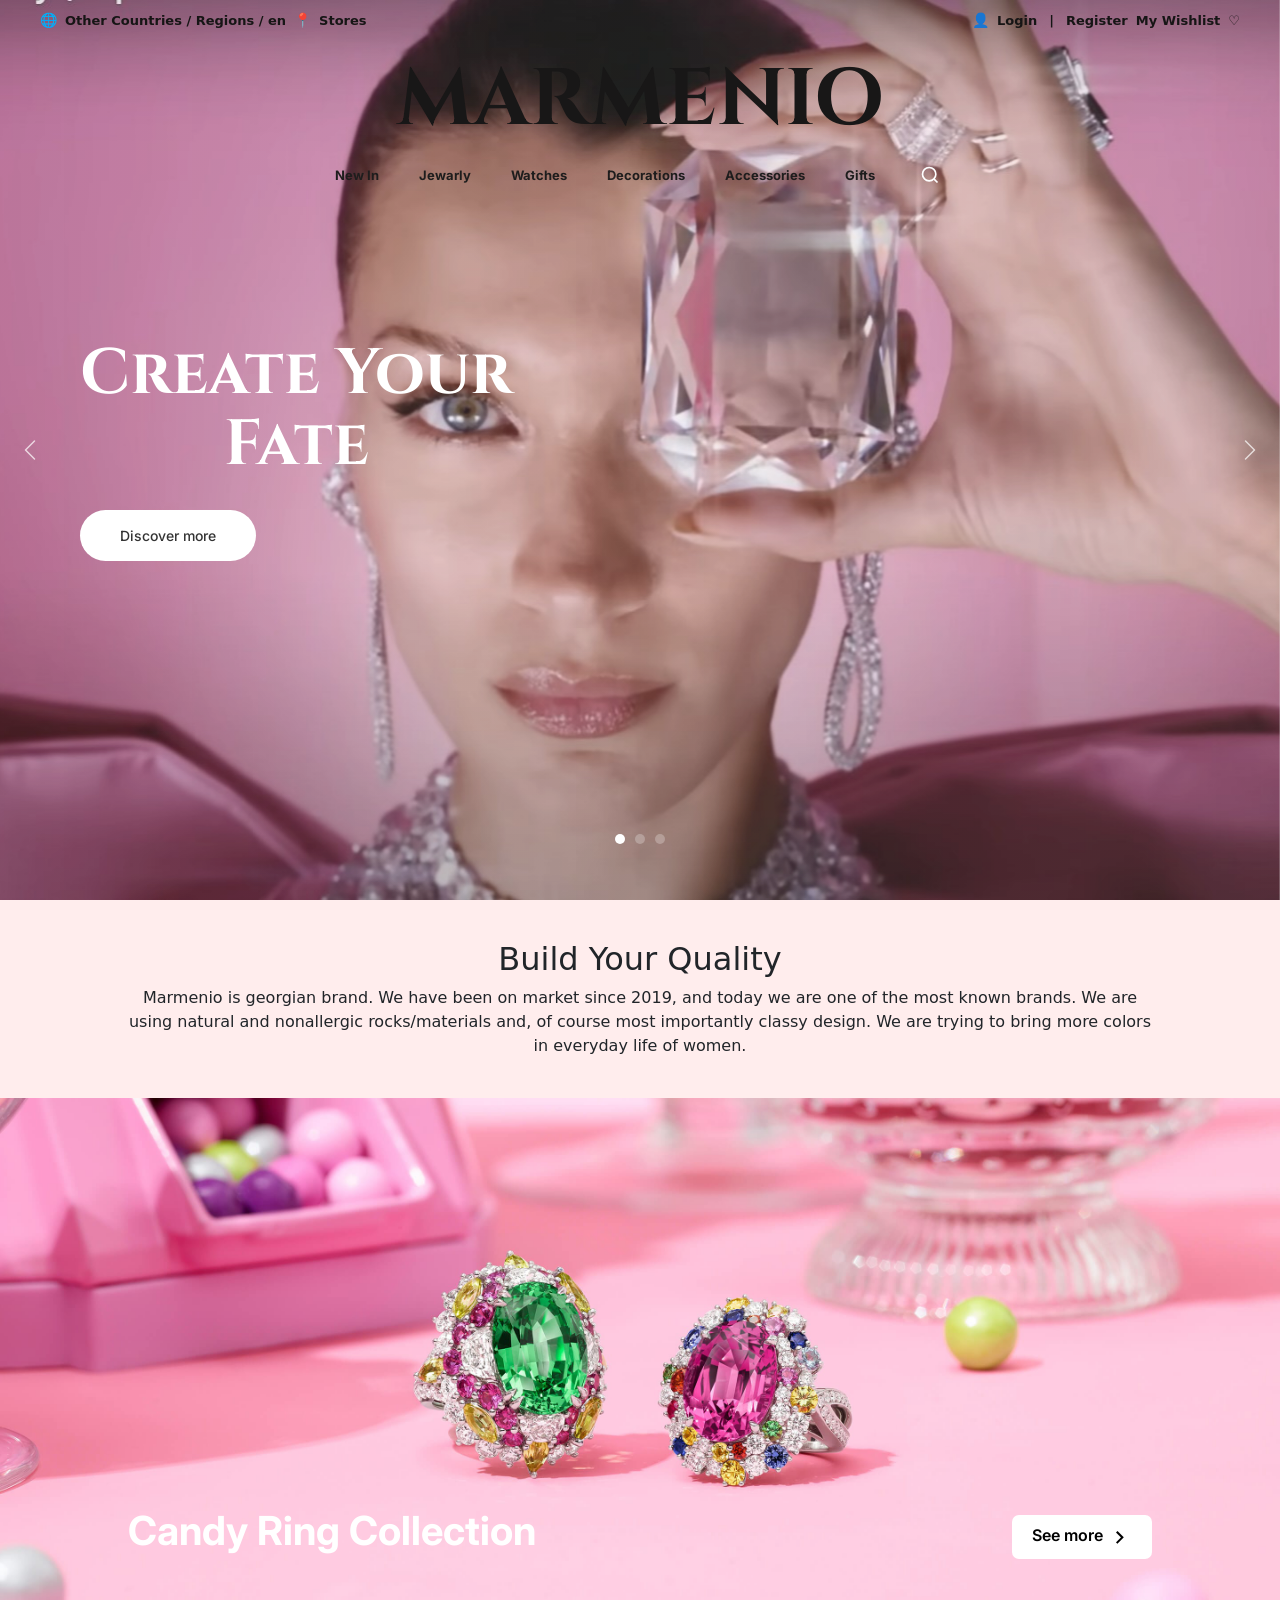
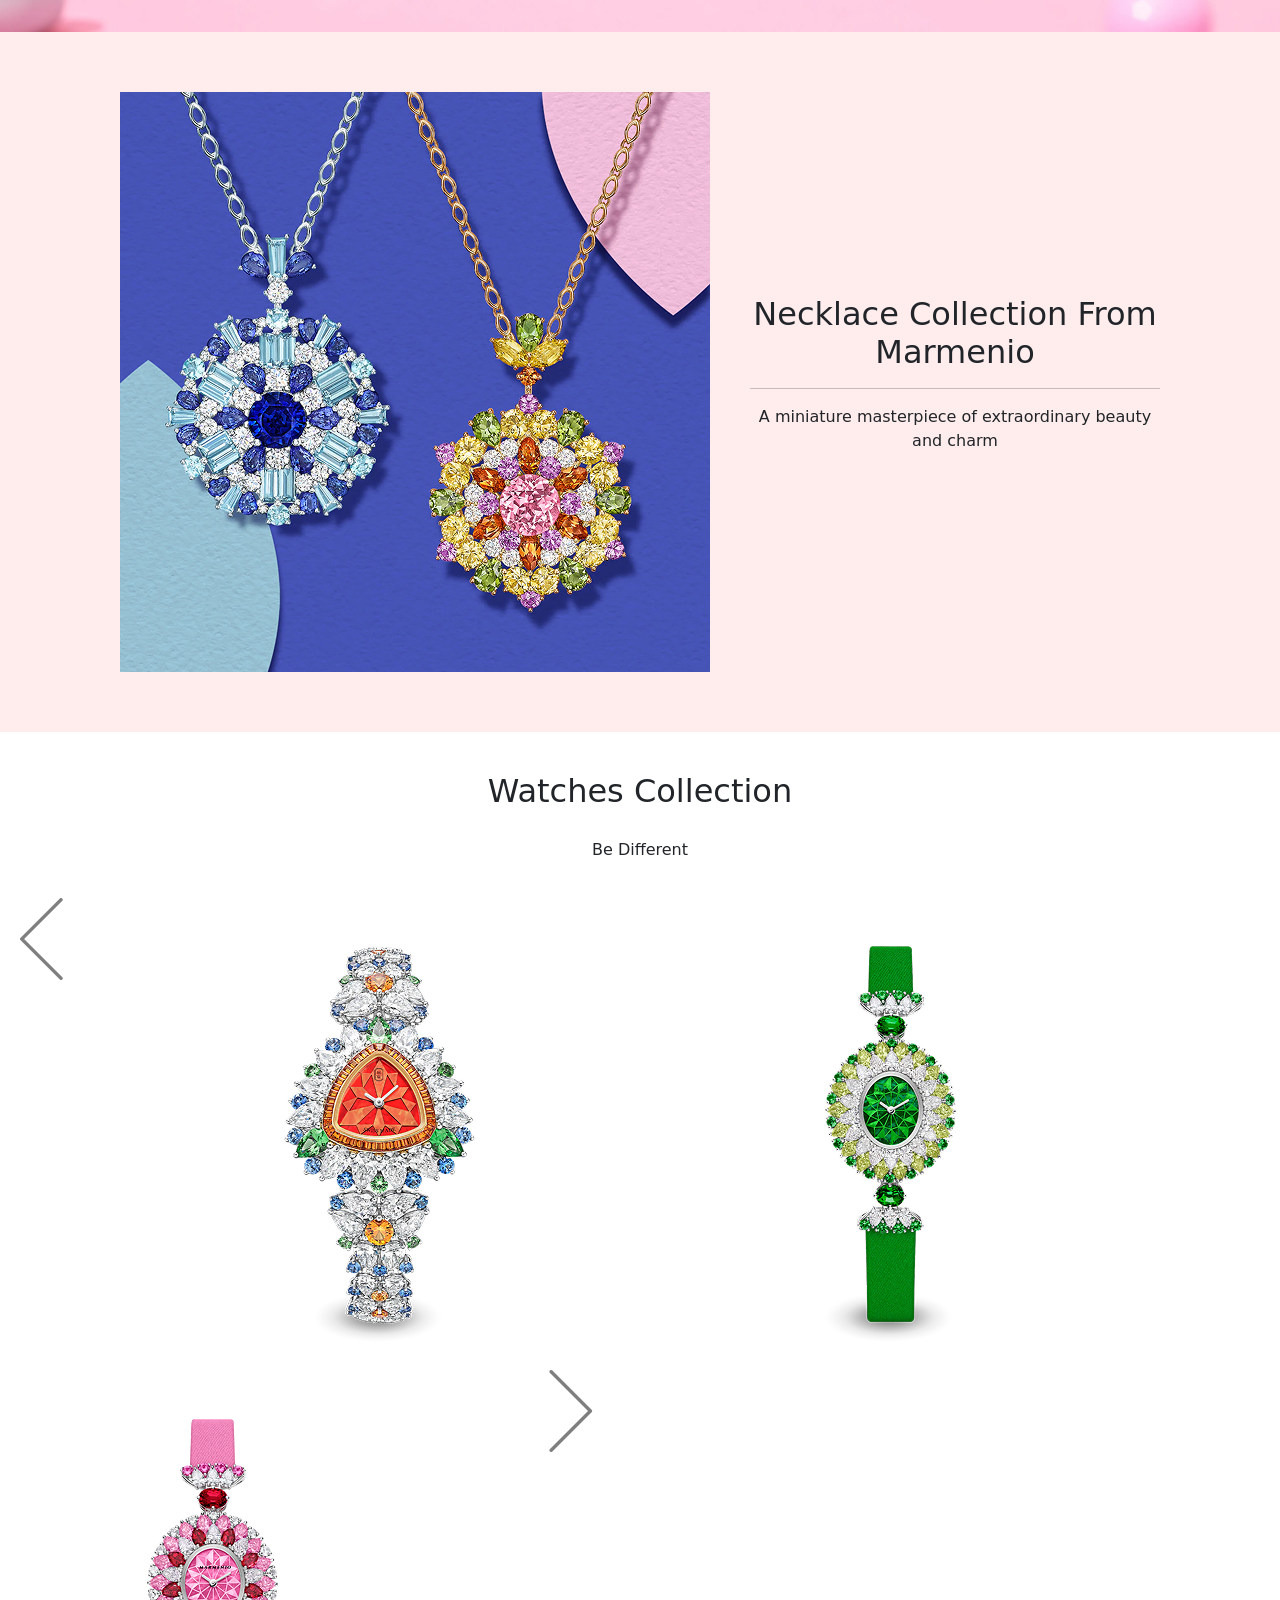
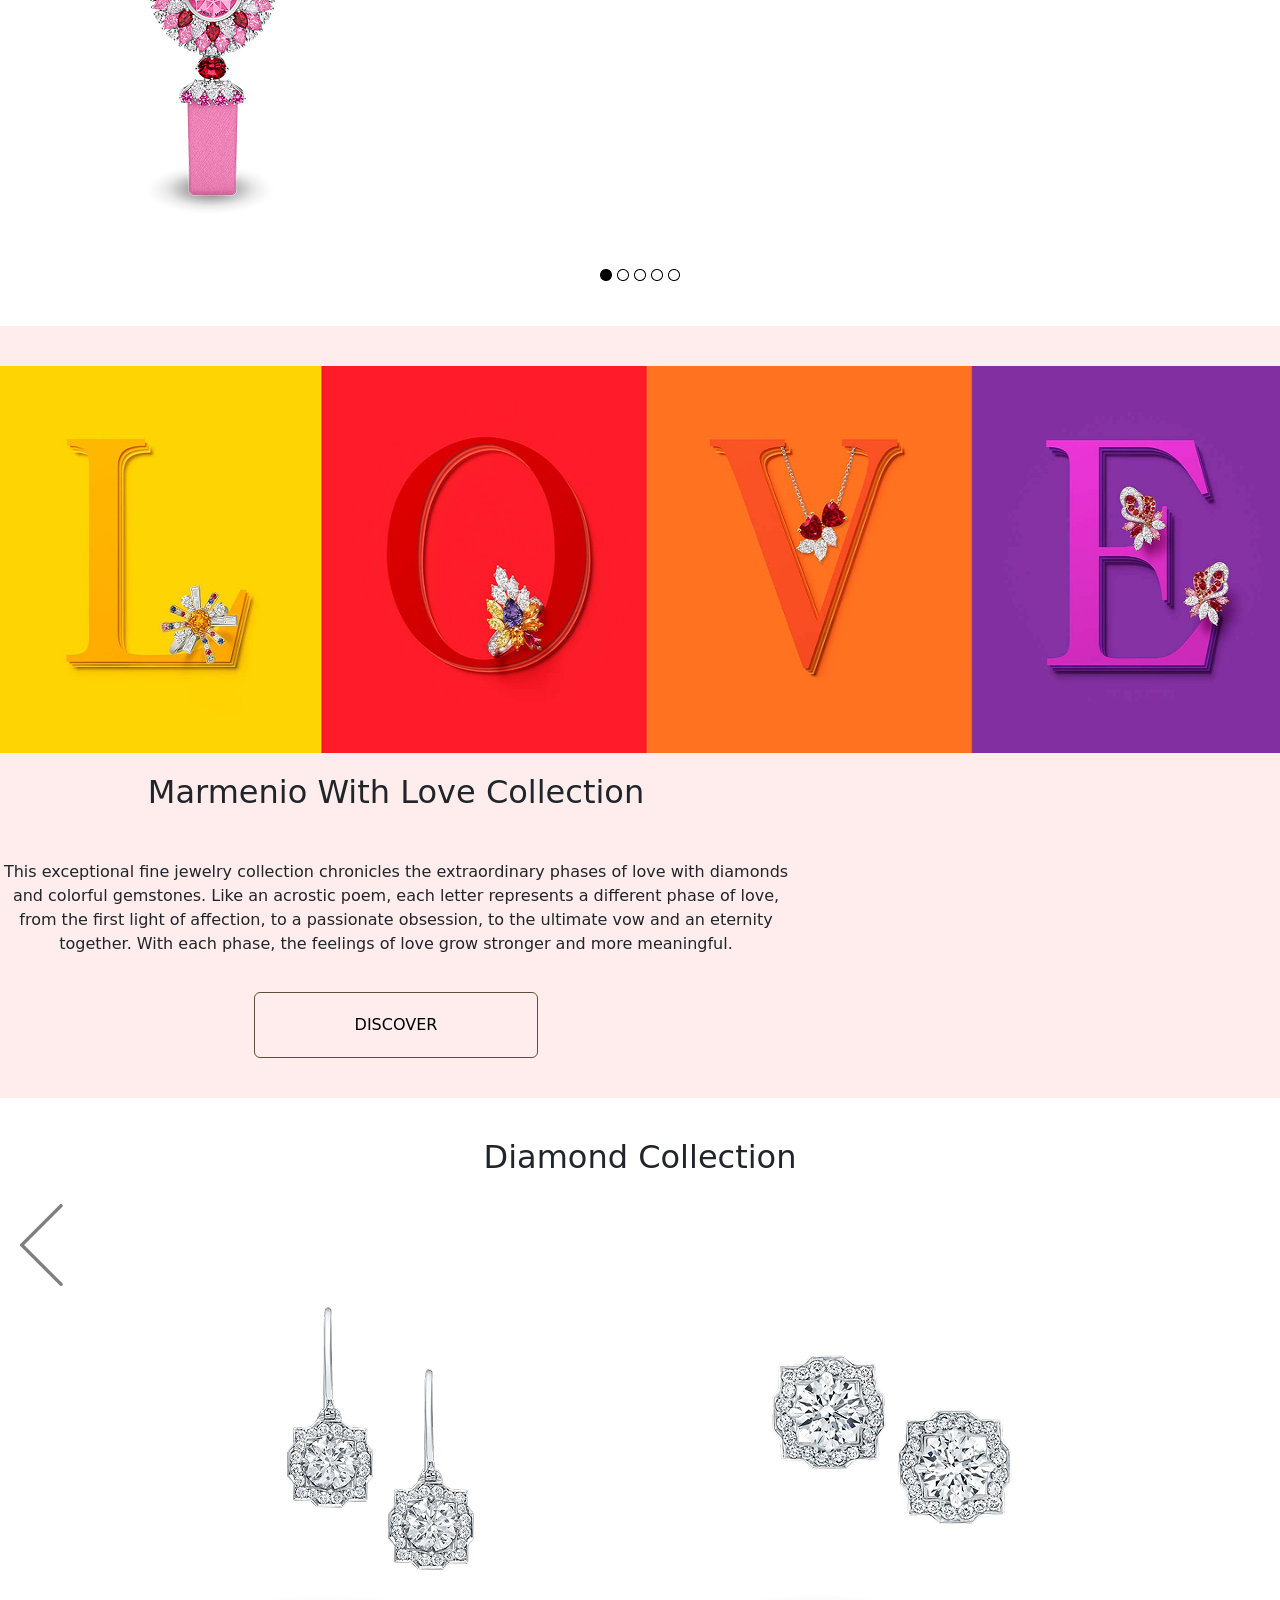
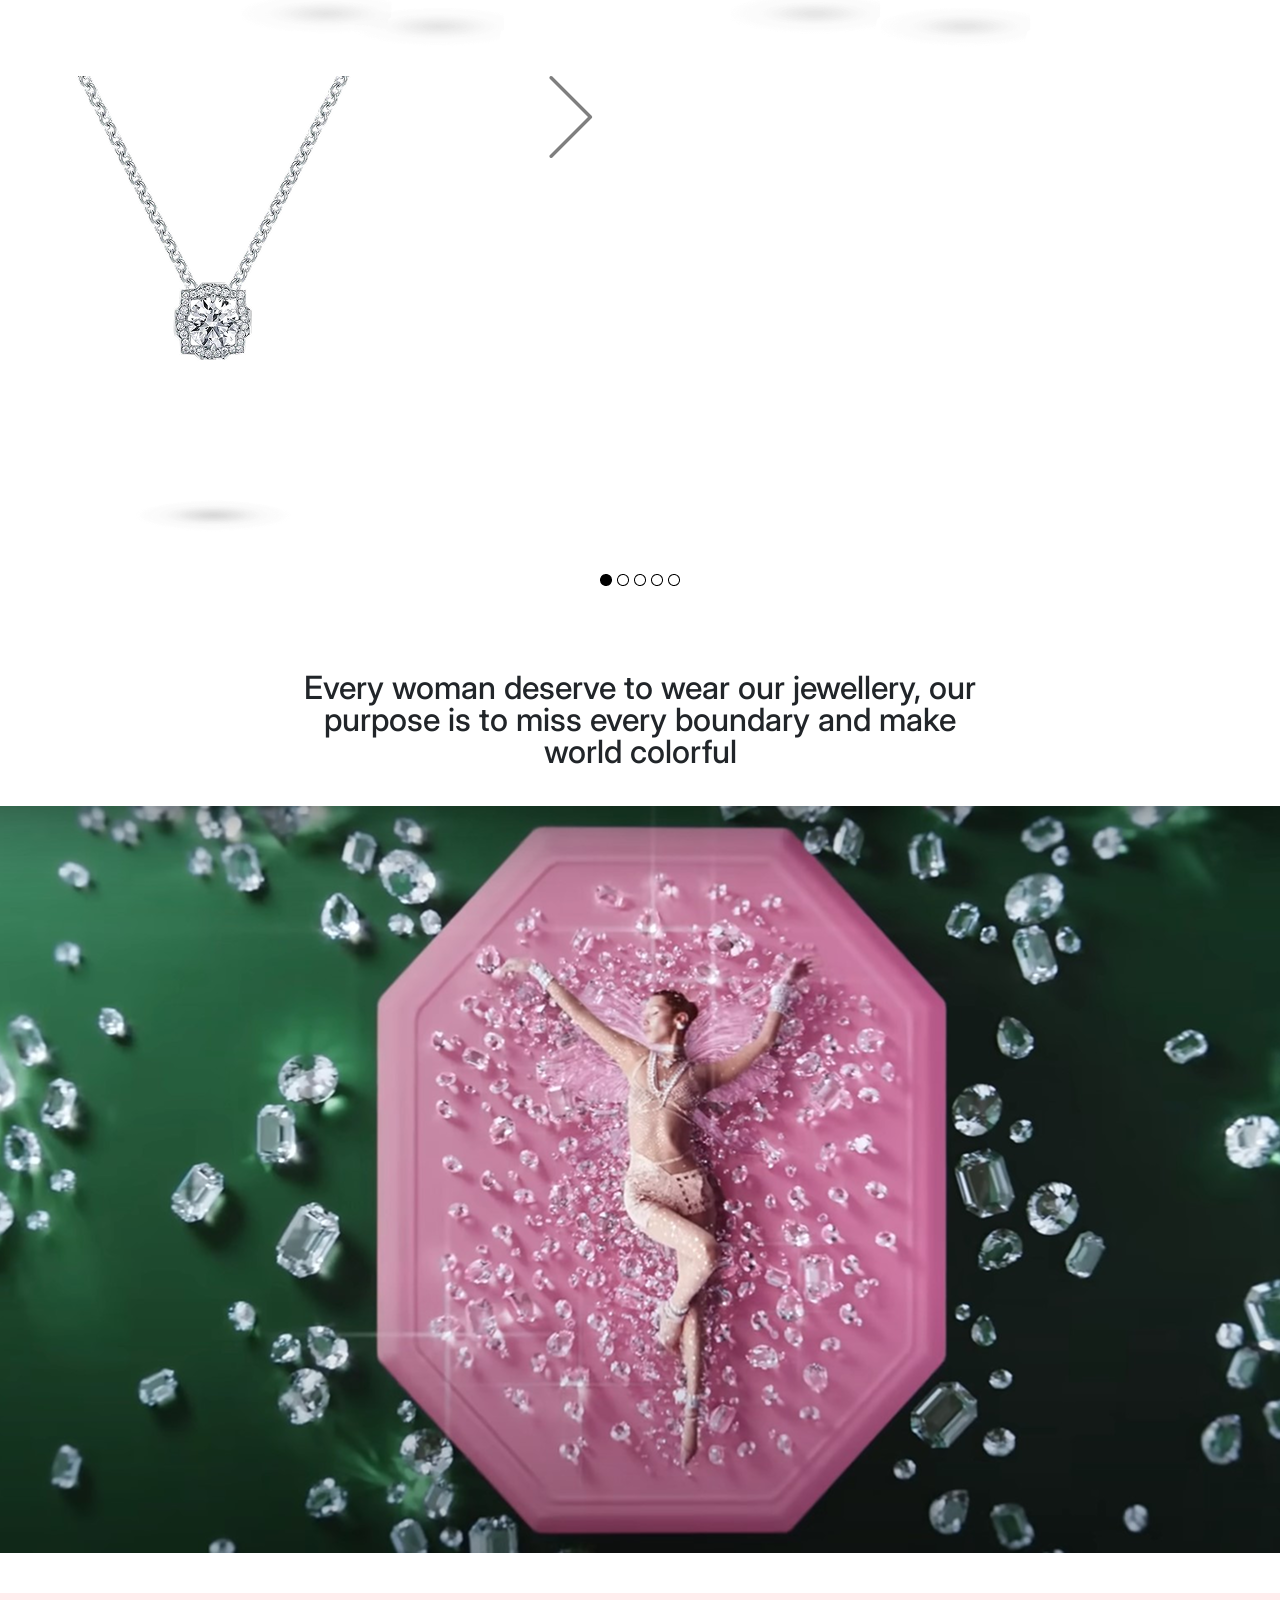
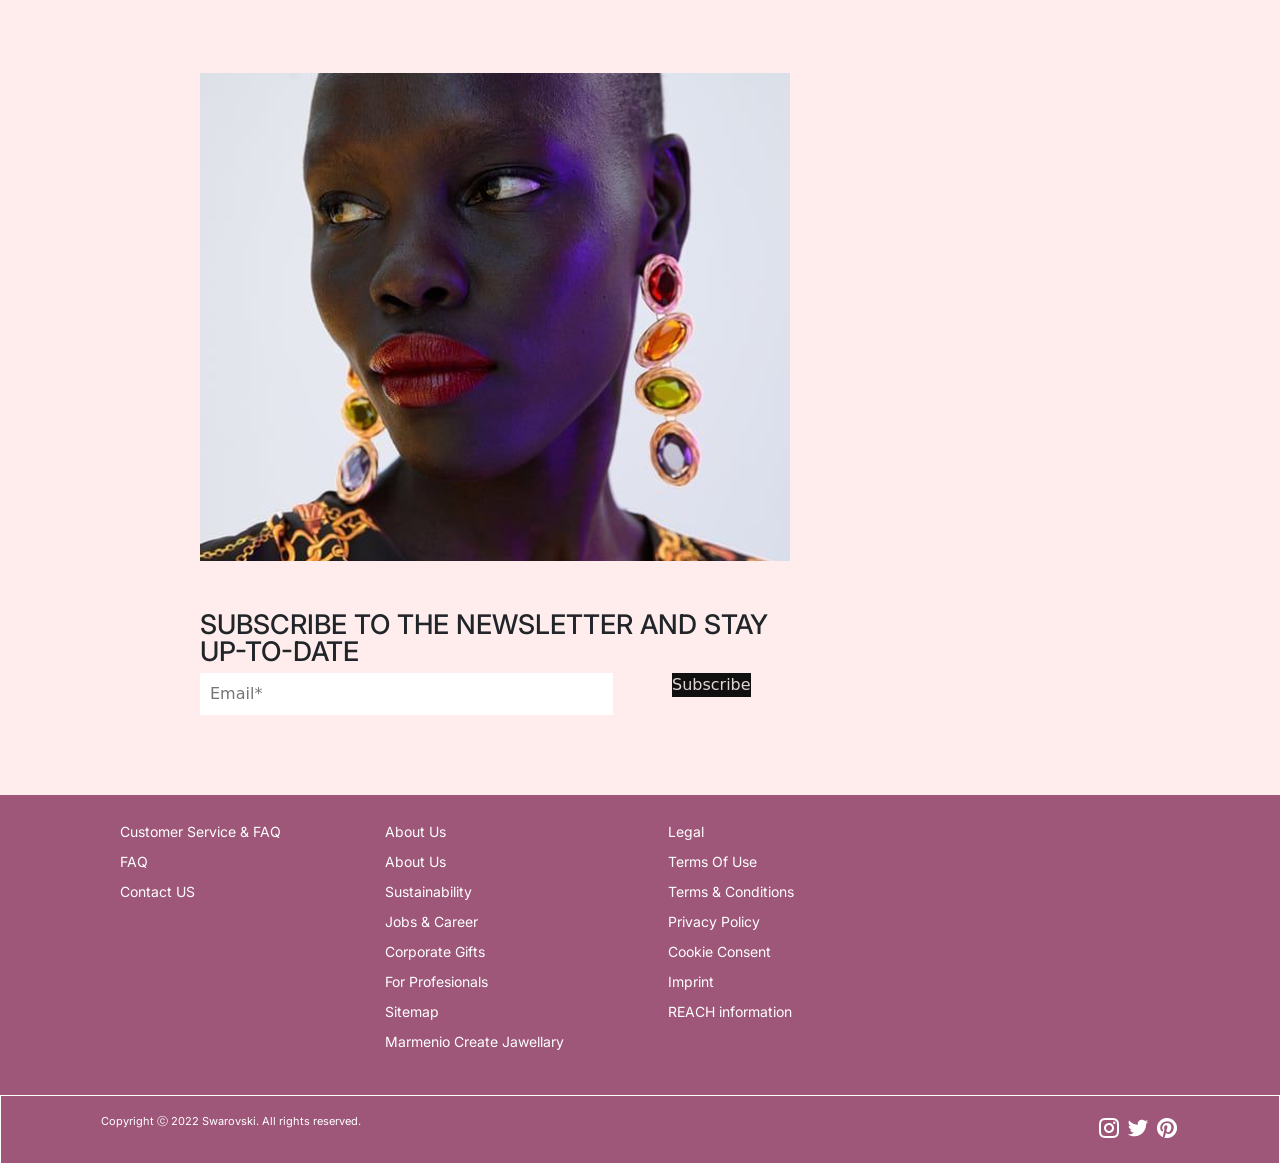
==== index.html @ db3ea21f "f" ====
<!DOCTYPE html>
<html lang="en">
  <head>
    <meta charset="UTF-8" />
    <meta name="viewport" content="width=device-width, initial-scale=1.0" />
    <title>MARMENIO</title>
    <link rel="stylesheet" href="style.css" />
    <link
      href="https://fonts.googleapis.com/css2?family=Cinzel:wght@700&family=Inter:wght@400;500;700&display=swap"
      rel="stylesheet"
    />
    <link
      href="https://cdn.jsdelivr.net/npm/bootstrap@5.3.2/dist/css/bootstrap.min.css"
      rel="stylesheet"
    />
  </head>
  <body>
    <!-- Top Bar -->
    <div class="top-bar">
      <div class="top-bar-left">
        <span class="globe-icon">🌐</span>
        <span>Other Countries / Regions / en</span>
        <span class="location-icon">📍</span>
        <span>Stores</span>
      </div>
      <div class="top-bar-right">
        <span class="user-icon">👤</span>
        <span>Login</span>
        <span class="divider">|</span>
        <span>Register</span>
        <span>My Wishlist</span>
        <span class="heart-icon">♡</span>
      </div>
    </div>

    <!-- Header -->
    <header class="header">
      <h1 class="logo">MARMENIO</h1>
      <nav class="main-nav">
        <a href="about.html">New In</a>
        <a href="about.html">Jewarly</a>
        <a href="about.html">Watches</a>
        <a href="#">Decorations</a>
        <a href="#">Accessories</a>
        <a href="#">Gifts</a>
        <button class="search-btn">
          <svg
            width="20"
            height="20"
            viewBox="0 0 24 24"
            fill="none"
            stroke="currentColor"
            stroke-width="2"
          >
            <circle cx="11" cy="11" r="8"></circle>
            <path d="m21 21-4.35-4.35"></path>
          </svg>
        </button>
      </nav>
    </header>

    <!-- Hero Section - Bootstrap Carousel -->
    <div
      id="heroCarousel"
      class="carousel slide hero-carousel"
      data-bs-ride="carousel"
    >
      <!-- Indicators -->
      <div class="carousel-indicators">
        <button
          type="button"
          data-bs-target="#heroCarousel"
          data-bs-slide-to="0"
          class="active"
          aria-current="true"
          aria-label="Slide 1"
        ></button>
        <button
          type="button"
          data-bs-target="#heroCarousel"
          data-bs-slide-to="1"
          aria-label="Slide 2"
        ></button>
        <button
          type="button"
          data-bs-target="#heroCarousel"
          data-bs-slide-to="2"
          aria-label="Slide 3"
        ></button>
      </div>

      <!-- Slides -->
      <div class="carousel-inner">
        <!-- Slide 1 -->
        <div class="carousel-item active">
          <div class="hero-slide">
            <img src="a6ab7c345045c360bd3d406d7173a286158f8aa8 (1).jpg" alt="Slide 1" class="hero-image" />
            <div class="hero-overlay"></div>
            <div class="hero-content">
              <h2 class="hero-title">Create Your<br />Fate</h2>
              <a href="#" class="discover-btn">Discover more</a>
            </div>
          </div>
        </div>

        <!-- Slide 2 -->
        <div class="carousel-item">
          <div class="hero-slide">
            <img
              src="istockphoto-1178099625-612x612.jpg"
              alt="Slide 2"
              class="hero-image"
            />
            <div class="hero-overlay"></div>
            <div class="hero-content">
              <h2 class="hero-title">Elegant<br />Collection</h2>
              <a href="#" class="discover-btn">Discover more</a>
            </div>
          </div>
        </div>

        <!-- Slide 3 -->
        <div class="carousel-item">
          <div class="hero-slide">
            <img
              src="display-of-elegant-pink-perfume-bottles-artistically-arranged-on-a-gentle-fabric-background-photo.jpg"
              alt="Slide 3"
              class="hero-image"
            />
            <div class="hero-overlay"></div>
            <div class="hero-content">
              <h2 class="hero-title">Timeless<br />Beauty</h2>
              <a href="#" class="discover-btn">Discover more</a>
            </div>
          </div>
        </div>
      </div>

      <!-- Controls -->
      <button
        class="carousel-control-prev"
        type="button"
        data-bs-target="#heroCarousel"
        data-bs-slide="prev"
      >
        <span class="carousel-control-prev-icon" aria-hidden="true"></span>
        <span class="visually-hidden">Previous</span>
      </button>
      <button
        class="carousel-control-next"
        type="button"
        data-bs-target="#heroCarousel"
        data-bs-slide="next"
      >
        <span class="carousel-control-next-icon" aria-hidden="true"></span>
        <span class="visually-hidden">Next</span>
      </button>
    </div>
    <section class="sect2">
      <div class="text">
        <h2>Build Your Quality</h2>
        <p>
          Marmenio is georgian brand. We have been on market since 2019, and
          today we are one of the most known brands. We are using natural and
          nonallergic rocks/materials and, of course most importantly classy
          design. We are trying to bring more colors in everyday life of women.
        </p>
      </div>
      <div class="img">
        <img src="7d0c58e4519293d8a8b54f00be0f2a3345cb3a8b.jpg" alt="Rectangle 11.png" />
        <h3>Candy Ring Collection</h3>
        <button>
          See more
          <span style="margin-left: 1px"
            ><img src="Frame.png" alt="vector"
          /></span>
        </button>
      </div>
    </section>
    <section class="sect3">
      <img src="Rectangle 12.png" alt="Rectangle 12.png" />
        <div class="text3">
            <h2>Necklace Collection From Marmenio</h2>
            <hr>
            <p>
           A miniature masterpiece of extraordinary beauty and charm
            </p>
            
    </section>

    <section class="Watches">
   <div class="watch-list">   
 <h2>Watches Collection</h2>
  <p class="subtitle">Be Different</p>
  <div class="flex center">
   <img src="Group.png" alt="">
   <img src="Rectangle 13.png" alt="watch"> 
   <img src="Rectangle 16.png" alt="watch">
   <img src="Rectangle 17.png" alt="watch">
   <img src="right-arrow-svgrepo-com 1.png" alt="arrow">
   </div>
  <div class="Ellipse">
  <img src="Ellipse 1.png" alt="">
  <img src="Ellipse 2.png" alt="">
  <img src="Ellipse 3.png" alt="">
  <img src="Ellipse 4.png" alt="">
  <img src="Ellipse 5.png" alt="">
  </div>
  </div>
 </section>

 <section class="love">
 <div class="love">
 <img src="Rectangle 18.png" alt="Rectangle 18.png">
 <div class="loveText">
 <h2 class="love">Marmenio With Love Collection</h2>
 <p class="love">This exceptional fine jewelry collection chronicles the extraordinary phases 
    of love with diamonds and colorful gemstones. 
    Like an acrostic poem, each letter represents a different phase of love,
     from the first light of affection, 
    to a passionate obsession, to the ultimate vow and an 
    eternity together. 
    With each phase, the feelings of love grow stronger and more meaningful.</p>
   <button class="BtnLove">DISCOVER</button> 
   </div>
 </div>
</section>

 <div class="diamond-collection">
  <h2>Diamond Collection</h2>
  <div class="flex center">
  <img src="Group.png" alt="">
   <img src="Rectangle 11.png" alt="diamond-collection">
   <img src="Rectangle 20.png" alt="diamond-collection">
   <img src="Rectangle 15.png" alt="diamond-collection">
   <img src="right-arrow-svgrepo-com 1.png" alt="arrow">
   </div>
   <div class="Ellipse">
   <img src="Ellipse 1.png" alt="">
  <img src="Ellipse 2.png" alt="">
  <img src="Ellipse 3.png" alt="">
  <img src="Ellipse 4.png" alt="">
  <img src="Ellipse 5.png" alt="">
  </div>
 <h3 style="margin-top: 50px; font-family: Inter;
font-weight: 500;
font-style: Medium;
font-size: 32px;
line-height: 100%;
letter-spacing: 0%;
text-align: center;
max-width: 712px;
padding: 10px 20px;">Every woman deserve to wear our jewellery, our purpose is to miss every boundary and make world colorful</h3>
  <img src="Rectangle 19.png" alt="img">
 

 </div>
 
 <section class="content"> 
 <div class="content">
 <img src="Rectangle 22.png" alt="">

 <div class="contentText">
  <h3>SUBSCRIBE TO THE NEWSLETTER AND STAY UP-TO-DATE</h3>
  <div class="flex">
  <input for="email *" placeholder="Email*"></input>
  <button>Subscribe</button>
  </div>
 </div>
  </section>  

  <footer>
    <div class="flex">
      <div class="footer1">
    <p>Customer Service & FAQ</p>
    <p>FAQ</p>
    <p>Contact US</p>
    </div>
    <div class="footer1">
    <p>About Us</p>
    <p>About Us</p>
   <p>Sustainability</p>
   <p>Jobs & Career</p>
   <p>Corporate Gifts</p>
   <p>For Profesionals</p>
   <p>Sitemap</p>
   <p>Marmenio Create Jawellary</p>
   </div>
   <div class="footer1">
   <p>Legal</p>
   <p>Terms Of Use</p>
   <p>Terms & Conditions</p>
 <p>Privacy Policy</p>
 <p>Cookie Consent</p>
 <p>Imprint</p>
 <p>REACH information</p>
 </div>
 </div>
  </footer>

  <div class="flex footer2">
 <p> Copyright ⓒ 2022 Swarovski. All rights reserved.</p>
 <div class="icons">
  <img src="Frame (1).png" alt="">
  <img src="Frame (2).png" alt="">
  <img src="Frame (3).png" alt="">
 </div>
</div>
    <script src="https://cdn.jsdelivr.net/npm/bootstrap@5.3.2/dist/js/bootstrap.bundle.min.js"></script>
  
  </body>
</html>
---- style.css ----
* {
  margin: 0;
  padding: 0;
  box-sizing: border-box;
}

body {
  font-family: "Inter", sans-serif;
  overflow-x: hidden;
}

/* Top Bar */
.top-bar {
  display: flex;
  justify-content: space-between;
  align-items: center;
  padding: 10px 40px;
  background-color: transparent;
  position: absolute;
  top: 0;
  left: 0;
  right: 0;
  z-index: 100;
  color: rgb(22, 21, 21);
  font-size: 13px;
  font-weight: 700;
}

.top-bar-left,
.top-bar-right {
  display: flex;
  align-items: center;
  gap: 8px;
}

.top-bar-right .divider {
  margin: 0 4px;
}

.globe-icon,
.location-icon,
.user-icon {
  font-size: 14px;
}

/* Header */
.header {
  position: absolute;
  top: 40px;
  left: 0;
  right: 0;
  z-index: 100;
  display: flex;
  flex-direction: column;
  align-items: center;
  padding: 20px 40px;
}

.logo {
  font-family: "Cinzel", serif;
  font-size: 80px;
  font-weight: 700;
  color: rgb(24, 23, 23);
  letter-spacing: 0;
  line-height: 100%;
  margin-bottom: 20px;
}

.main-nav {
  display: flex;
  align-items: center;
  gap: 40px;
}

.main-nav a {
  color: rgb(30, 29, 29);
  text-decoration: none;
  font-family: "Inter", sans-serif;
  font-size: 13px;
  font-weight: 700;
  line-height: 100%;
  letter-spacing: 0;
  transition: opacity 0.3s;
}

.main-nav a:hover {
  opacity: 0.8;
}

.search-btn {
  background: none;
  border: none;
  color: white;
  cursor: pointer;
  padding: 5px;
  display: flex;
  align-items: center;
  justify-content: center;
}

/* Hero Carousel Section */
.hero-carousel {
  height: 100vh;
  min-height: 600px;
}

.hero-carousel .carousel-inner,
.hero-carousel .carousel-item {
  height: 100%;
}

.hero-slide {
  position: relative;
  height: 100vh;
  min-height: 600px;
  display: flex;
  align-items: center;
}

.hero-image {
  position: absolute;
  top: 0;
  left: 0;
  width: 100%;
  height: 100%;
  object-fit: cover;
  z-index: -1;
}

.hero-overlay {
  position: absolute;
  top: 0;
  left: 0;
  width: 100%;
  height: 100%;
  background: linear-gradient(
    to right,
    rgba(158, 152, 154, 0.127),
    rgba(193, 185, 188, 0.164)
  );
  z-index: 0;
}

.hero-content {
  position: relative;
  padding-left: 80px;
  z-index: 10;
}

.hero-title {
  font-family: "Cinzel", serif;
  font-size: 64px;
  font-weight: 700;
  color: white;
  line-height: 1.1;
  margin-bottom: 30px;
}

.discover-btn {
  display: inline-block;
  padding: 15px 40px;
  background-color: white;
  color: #333;
  text-decoration: none;
  font-family: "Inter", sans-serif;
  font-size: 14px;
  font-weight: 500;
  border-radius: 30px;
  transition: all 0.3s;
}

.discover-btn:hover {
  background-color: #f0f0f0;
  transform: translateY(-2px);
}

/* Bootstrap Carousel Controls */
.hero-carousel .carousel-control-prev,
.hero-carousel .carousel-control-next {
  width: 60px;
  opacity: 0.7;
  transition: opacity 0.3s;
}

.hero-carousel .carousel-control-prev:hover,
.hero-carousel .carousel-control-next:hover {
  opacity: 1;
}

.hero-carousel .carousel-control-prev-icon,
.hero-carousel .carousel-control-next-icon {
  width: 24px;
  height: 24px;
}

/* Bootstrap Carousel Indicators */
.hero-carousel .carousel-indicators {
  bottom: 40px;
}

.hero-carousel .carousel-indicators button {
  width: 10px;
  height: 10px;
  border-radius: 50%;
  background-color: rgba(255, 255, 255, 0.5);
  border: none;
  margin: 0 5px;
  transition: background-color 0.3s;
}

.hero-carousel .carousel-indicators button.active {
  background-color: white;
}

.hero-carousel .carousel-indicators button:hover {
  background-color: rgba(255, 255, 255, 0.8);
}

.text {
  background-color: #ffeded;
}

.sect2 {
  position: relative;
  width: 100%;
}
.img > img {
  width: 100%;
  height: auto;
}
.img h3,
.img button {
  position: absolute;
}
.text {
  display: flex;
  flex-direction: column;
  align-items: center;
  justify-content: center;
  padding: 40px 120px;
}
.text p {
  margin-bottom: 0;
  text-align: center;
}

.img h3 {
  font-family: Inter;
  font-weight: 700;
  font-style: Bold;
  font-size: 40px;
  line-height: 100%;
  letter-spacing: 0%;
  left: 10%;
  bottom: 10%;
  color: #ffffff;
}
.img button {
  margin-top: 60px;
  padding: 10px 20px;
  background: white;
  color: black;
  border: none;
  border-radius: 7px;
  font-family: Inter;
  font-weight: 500;
  font-size: 14px;
  line-height: 100%;
  letter-spacing: 0%;
  cursor: pointer;
  font-family: Inter;
  font-weight: 600;
  font-style: Semi Bold;
  font-size: 16px;
  line-height: 100%;
  letter-spacing: 0%;
  bottom: 10%;
  right: 10%;
}

.sect3 {
  background-color: #ffeded;
  width: 100%;
  display: flex;
  justify-content: center;
  align-items: center;
  padding: 60px 120px;
  gap: 40px;
}
h2,
p {
  text-align: center;
}

.ellipse {
  width: 12;
  height: 12;
  opacity: 1;
  border-width: 1px;
}
.watch-list {
  display: flex;
  align-items: center;
  flex-direction: column;
  gap: 20px;
  padding: 40px 20px;
}

.watch-list,
.diamond-collection {
  display: flex;
  flex-direction: column;
  align-items: center;
  gap: 20px;
  padding: 40px 20px;
}

.love {
  background-color: #ffeded;
  padding: 20px 0;
}
.love img {
  width: 100%;
  height: 387px;
  opacity: 1;
}
.loveText {
  max-width: 792px;
  display: flex;
  flex-direction: column;
  align-items: center;
  width: 100%;
  justify-self: center;
}

.BtnLove {
  width: 283;
  height: 59;
  opacity: 1;
  padding-top: 20px;
  padding-right: 100px;
  padding-bottom: 20px;
  padding-left: 100px;
  gap: 10px;
  border-radius: 6px;
  border-width: 1px;
  border: none;
  border: 1px solid #585235;
  background-color: transparent;
}

.content {
  background-color: #ffeded;
  padding: 40px 100px;
  display: flex;
  gap: 50px;
  align-items: center;
  flex-wrap: wrap;
}
.content img {
  max-width: 100%;
}
.contentText h3 {
  font-family: Inter;
  font-weight: 500;
  font-style: Medium;
  font-size: 27px;
  line-height: 100%;
  letter-spacing: 0%;
  max-width: 590px;
}
.contentText input {
  width: 70%;
  background: white;
  height: 42px;
  padding: 10px;
  border: none;
}
.contentText button {
  height: 52;
  background-color: rgb(17, 16, 16);
  color: rgb(225, 213, 213);
  border: none;
}

footer {
  background-color: #9e5779;
  padding: 30px 120px;
}

.flex1 {
  border: 1px solid #ffffff;
  padding: 20px 100px;
}

.flex {
  display: flex;
  gap: 10%;
  flex-wrap: wrap;
  align-items: start;
}

.footer1 h5 {
  font-family: Inter;
  font-weight: 700;
  font-style: Bold;
  font-size: 14px;
  color: #ffffff;
  line-height: 100%;
  letter-spacing: 0%;
  text-align: left;
}

.footer1 p {
  text-align: left;
  color: #ffffff;
  font-family: Inter;
  font-weight: 400;
  font-style: Regular;
  font-size: 14px;
  line-height: 100%;
  letter-spacing: 0%;
}
.footer2 {
  justify-content: space-between;
  background-color: #9e5779;
  margin-top: 0px;
}
.footer2 p {
  font-family: Inter;
  font-weight: 400;
  font-style: Regular;
  font-size: 11px;
  line-height: 100%;
  letter-spacing: 0%;
  color: #ffffff;
}
.footer2 {
  border: 1px solid #ffffff;
  padding: 20px 100px;
}
.footer2 p {
  font-family: Inter;
  font-weight: 400;
  font-style: Regular;
  font-size: 11px;
  line-height: 100%;
  letter-spacing: 0%;
  color: #ffffff;
}

.flex1 button {
  width: 30%;
}

.aboutTitle {
  color: black;
  font-family: Inter;
  font-weight: 600;
  font-style: Semi Bold;
  font-size: 47px;
  line-height: 100%;
  letter-spacing: 0%;
  text-align: left;
  max-width: 411px;
  margin-top: 35px;
}

.aboutA {
  font-family: Inter;
  font-weight: 400;
  font-style: Regular;
  font-size: 15px;
  
  line-height: 100%;
  letter-spacing: 0%;
  text-align: left;
  color: #000000;
}
.list ul {
  display: flex;
  justify-content: center;
  gap: 30px;
  text-decoration: none;
  list-style: none;
  background: #feeded;
  padding: 30px;
  border-radius: 50px;
  margin: 30px 120px;
}

.textAbout {
  align-self: center;
  justify-self: center;
  display: flex;
  flex-direction: column;
  justify-content: center;
  align-items: center;
  margin: 20px 15%;
}
.textAbout hr {
  width: 80%;
  background: #9b6a7f;
  color: #9b6a7f;
  height: 1px;
}
.productCard {
  max-width: 30%;
}

.productCard img {
  width: 100%;
  height: auto;
}

.product {
  display: flex;
  gap: 20px;
  flex-wrap: wrap;
  justify-content: center;
}

.vector {
  margin-left: 10px;
  width: 12px !important;
  height: 12px;
  opacity: 1;
}
.baner-img img {
  max-width: 100%;
}
.flexAbout {
  display: flex;
  gap: 10px;
  max-width: 100%;
  margin-top: 10px;
}
.flexAbout img {
  max-width: 49%;
}
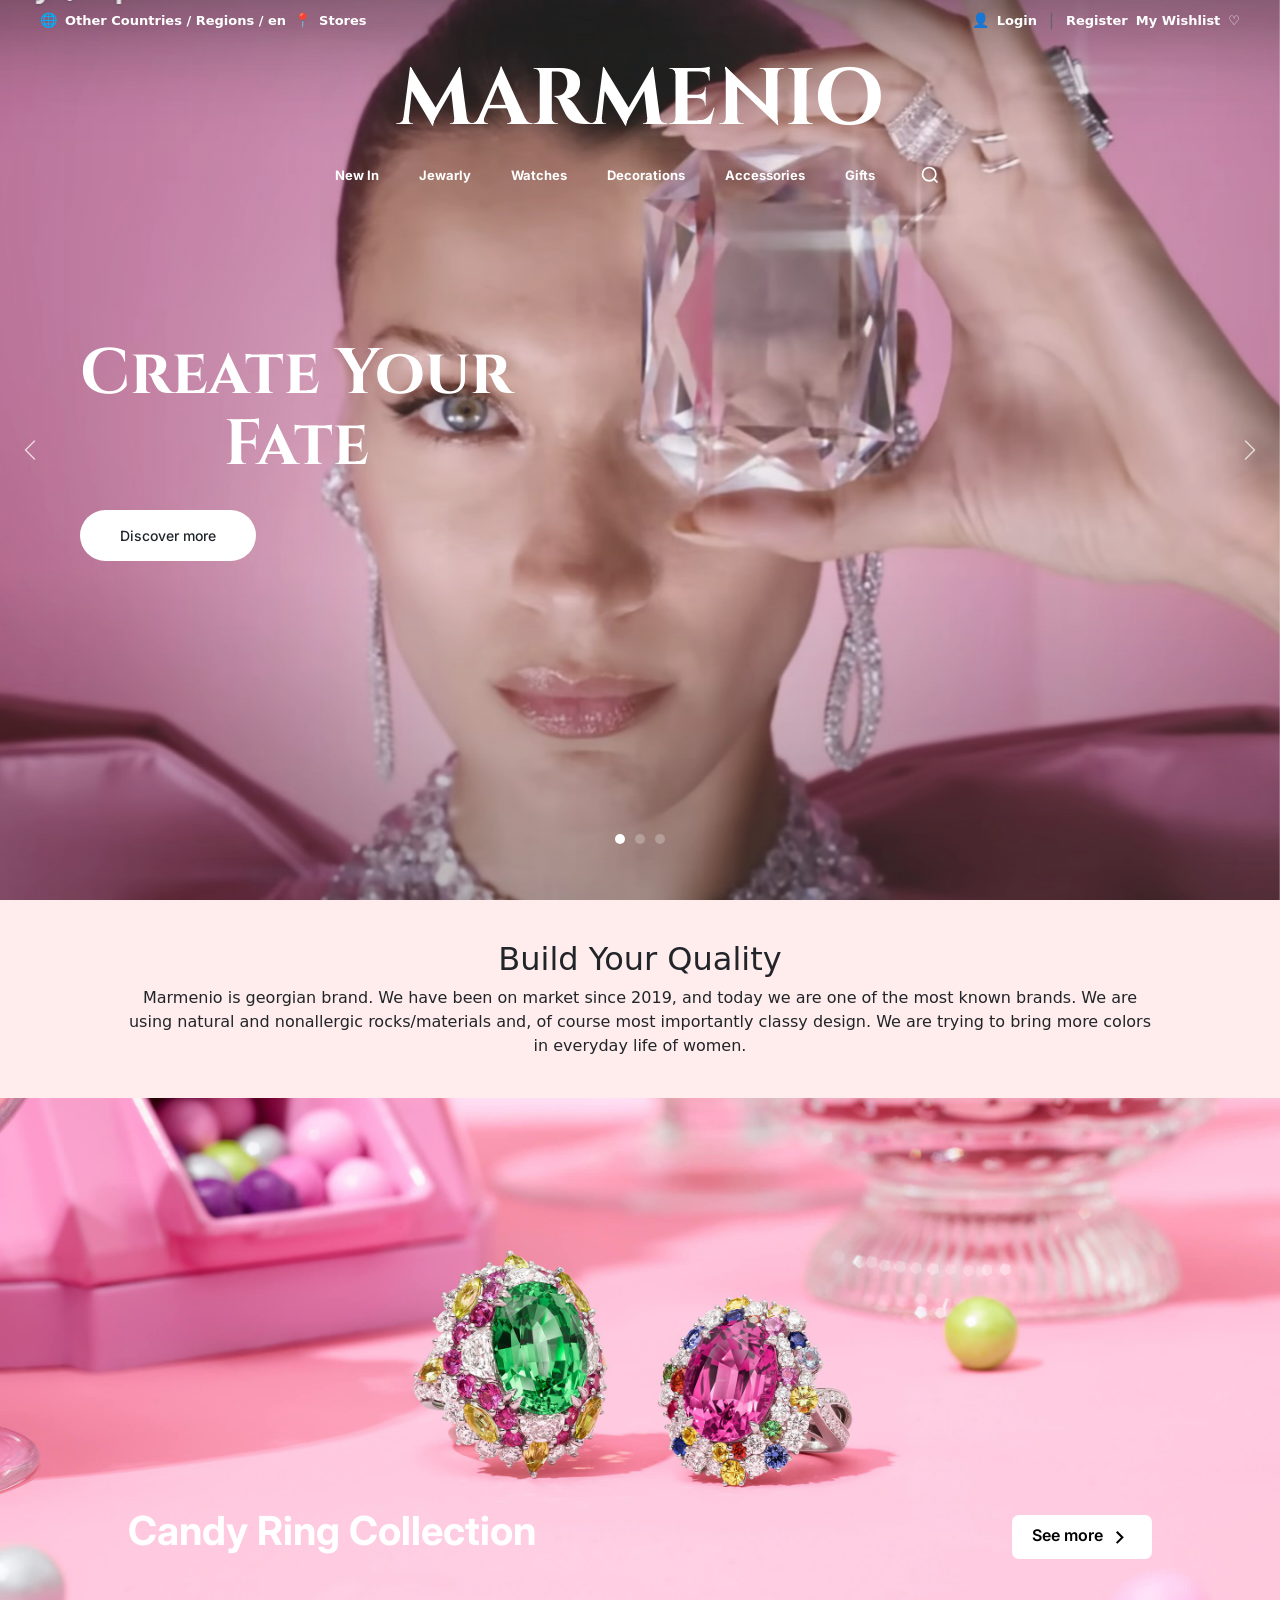
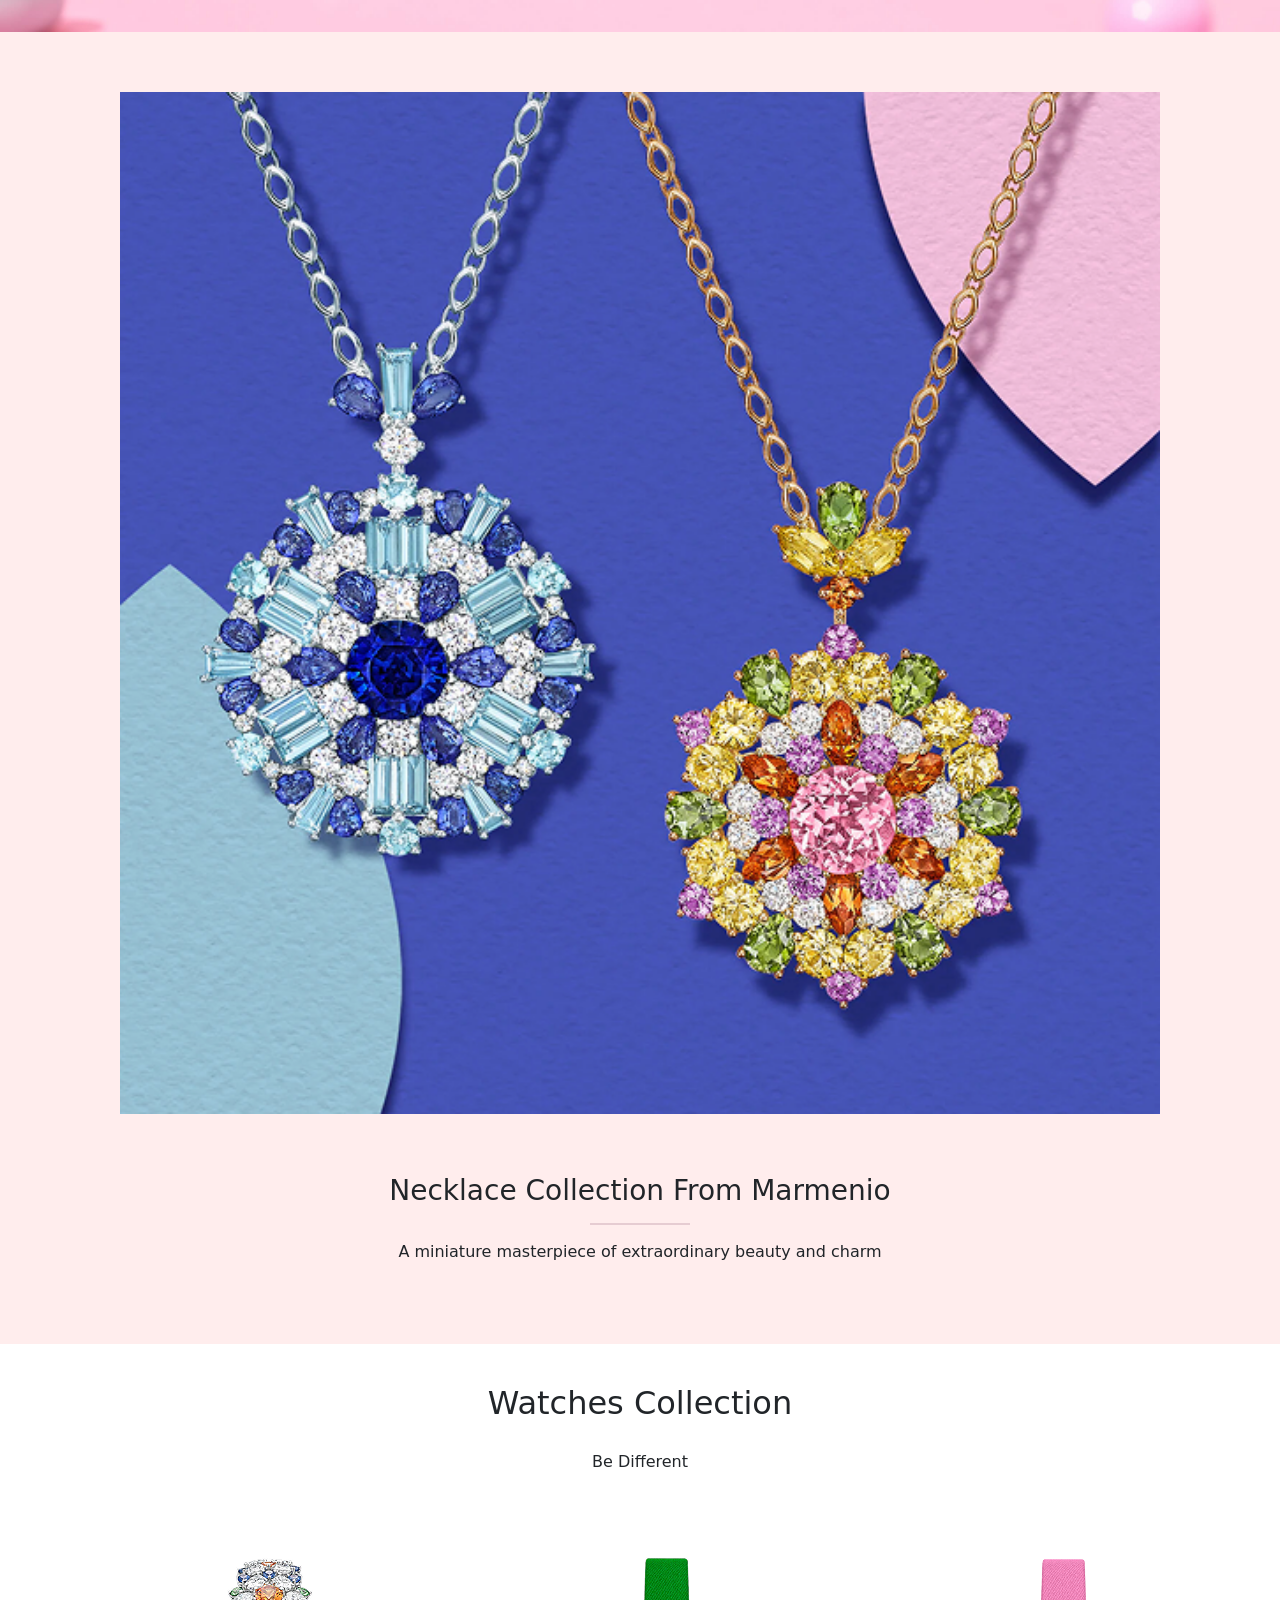
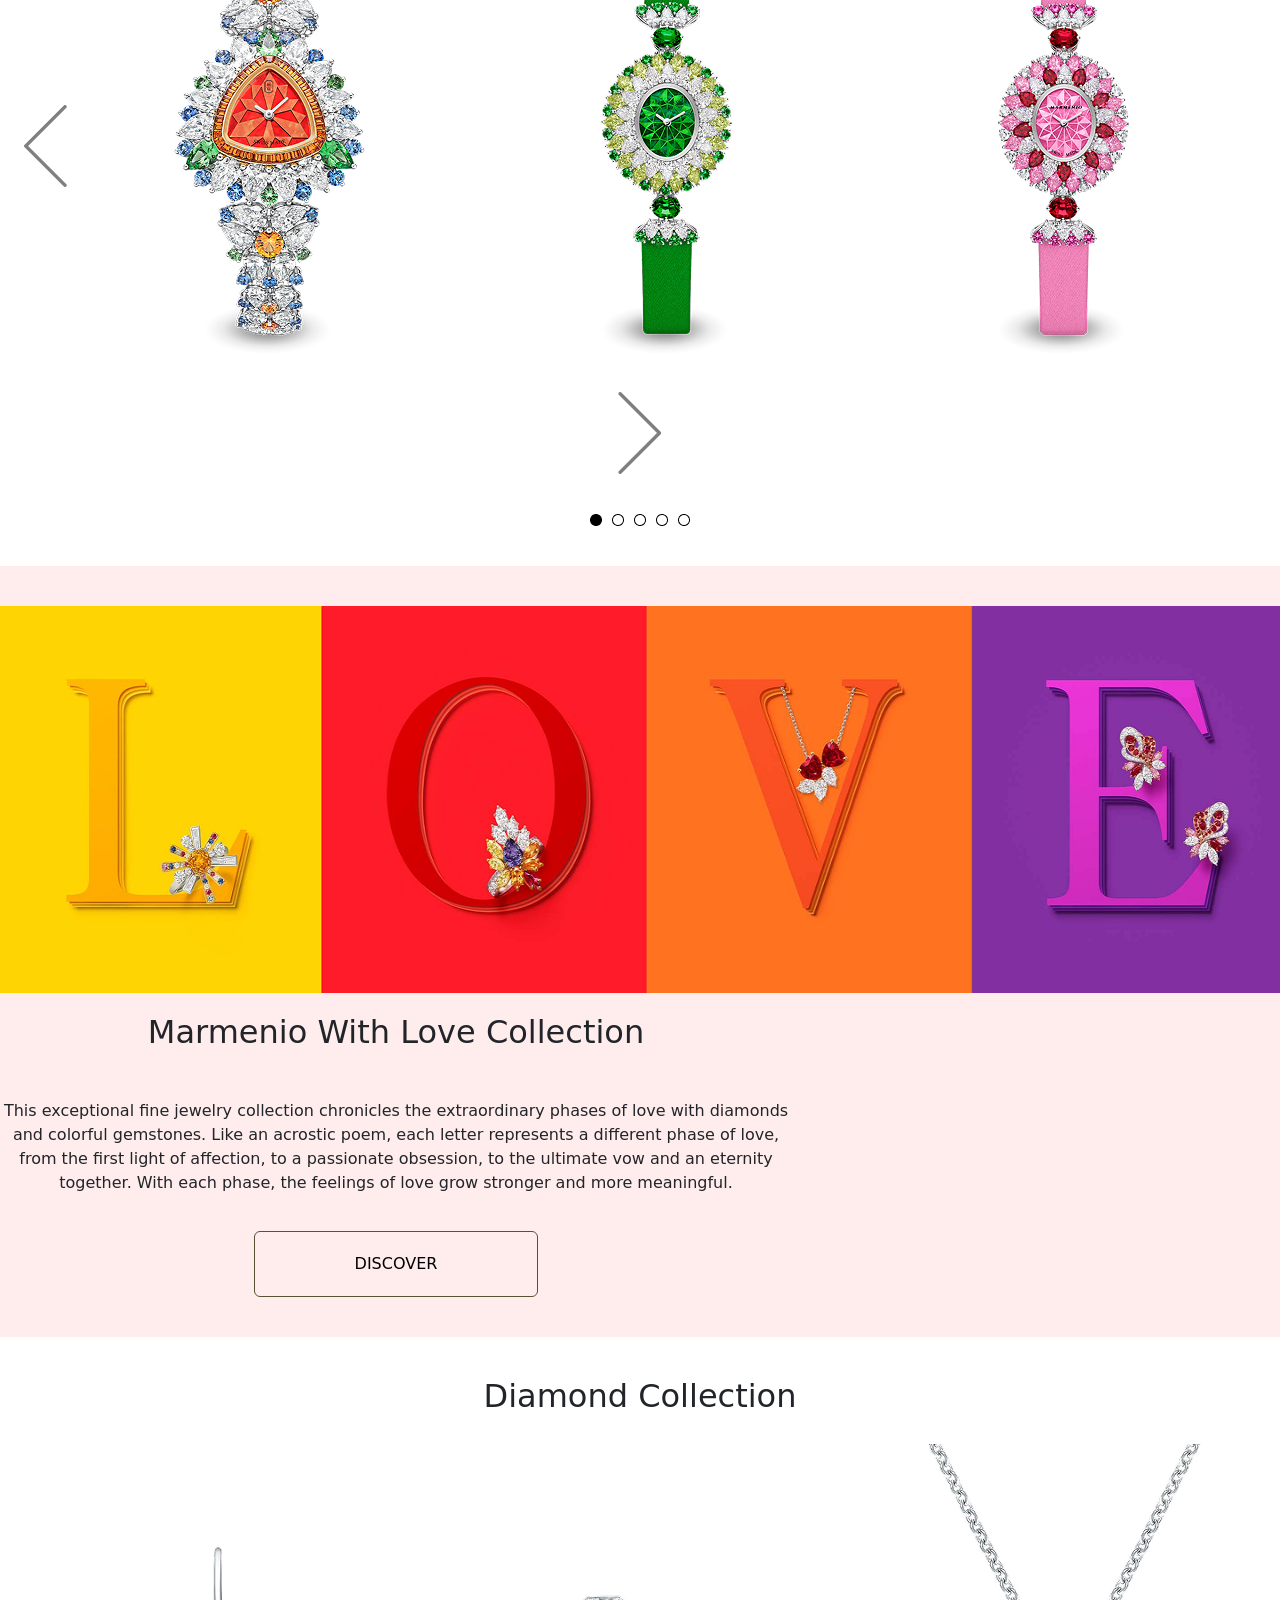
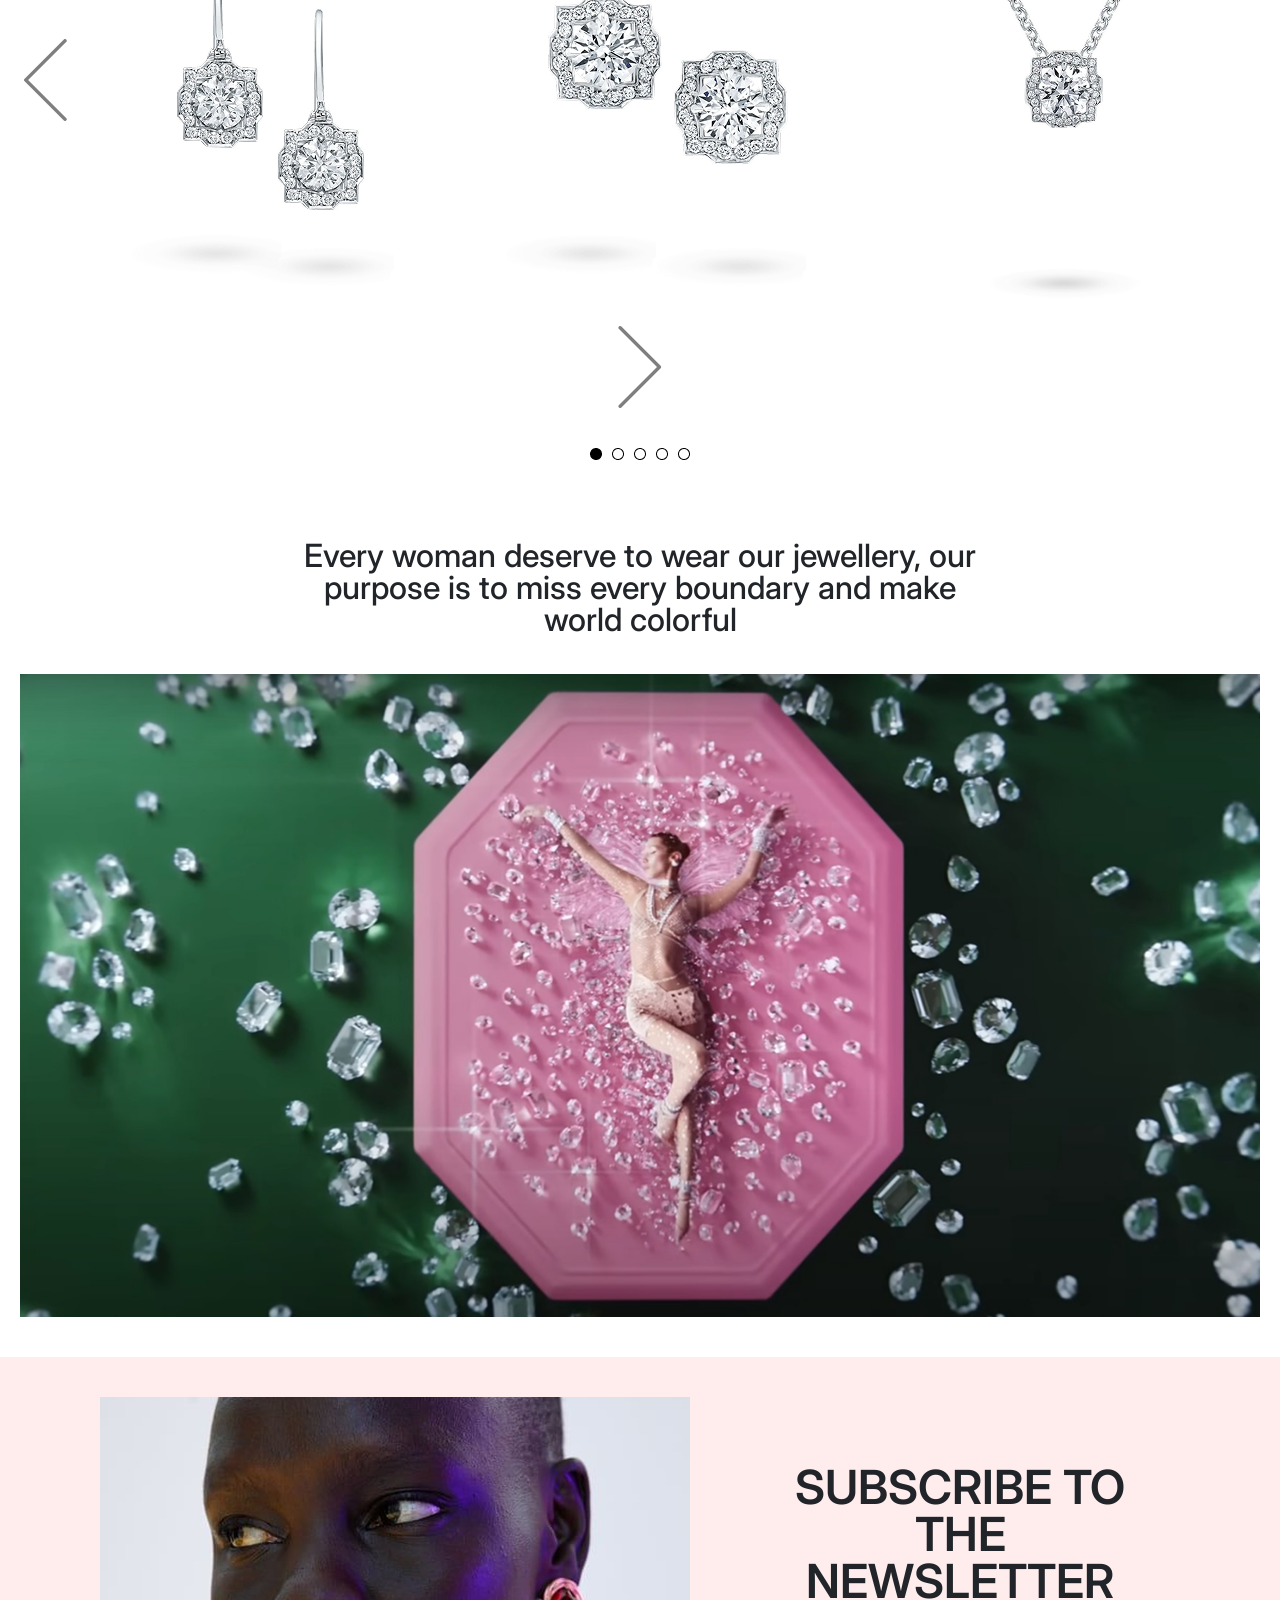
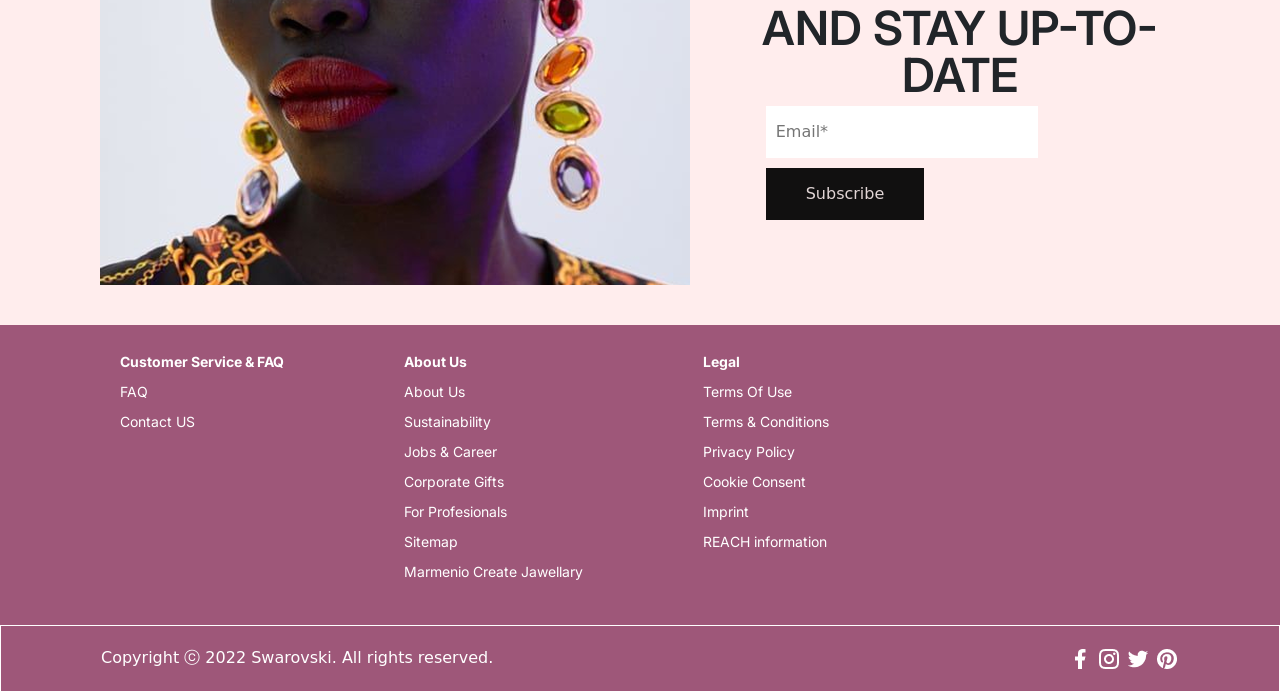
==== commit 2e3965e5: "2" ====
--- a/index.html
+++ b/index.html
@@ -38,11 +38,11 @@
       <h1 class="logo">MARMENIO</h1>
       <nav class="main-nav">
         <a href="about.html">New In</a>
-        <a href="about.html">Jewarly</a>
-        <a href="about.html">Watches</a>
+        <a href="#">Jewarly</a>
+        <a href="#">Watches</a>
         <a href="#">Decorations</a>
         <a href="#">Accessories</a>
-        <a href="#">Gifts</a>
+        <a href="contact.html">Gifts</a>
         <button class="search-btn">
           <svg
             width="20"
@@ -104,7 +104,7 @@
         </div>
 
         <!-- Slide 2 -->
-        <div class="carousel-item">
+        <div class="carousel-item ">
           <div class="hero-slide">
             <img
               src="istockphoto-1178099625-612x612.jpg"
@@ -178,7 +178,7 @@
       </div>
     </section>
     <section class="sect3">
-      <img src="Rectangle 12.png" alt="Rectangle 12.png" />
+      <img  src="Rectangle 12.png" alt="Rectangle 12.png"  style="width: 100%;"/>
         <div class="text3">
             <h2>Necklace Collection From Marmenio</h2>
             <hr>
@@ -193,11 +193,11 @@
  <h2>Watches Collection</h2>
   <p class="subtitle">Be Different</p>
   <div class="flex center">
-   <img src="Group.png" alt="">
+   <img class="none" src="Group.png" alt="">
    <img src="Rectangle 13.png" alt="watch"> 
    <img src="Rectangle 16.png" alt="watch">
    <img src="Rectangle 17.png" alt="watch">
-   <img src="right-arrow-svgrepo-com 1.png" alt="arrow">
+   <img class="none" src="right-arrow-svgrepo-com 1.png" alt="arrow">
    </div>
   <div class="Ellipse">
   <img src="Ellipse 1.png" alt="">
@@ -229,11 +229,11 @@
  <div class="diamond-collection">
   <h2>Diamond Collection</h2>
   <div class="flex center">
-  <img src="Group.png" alt="">
+  <img class="none" src="Group.png" alt="">
    <img src="Rectangle 11.png" alt="diamond-collection">
    <img src="Rectangle 20.png" alt="diamond-collection">
    <img src="Rectangle 15.png" alt="diamond-collection">
-   <img src="right-arrow-svgrepo-com 1.png" alt="arrow">
+   <img  class="none" src="right-arrow-svgrepo-com 1.png" alt="arrow">
    </div>
    <div class="Ellipse">
    <img src="Ellipse 1.png" alt="">
@@ -251,13 +251,13 @@
 text-align: center;
 max-width: 712px;
 padding: 10px 20px;">Every woman deserve to wear our jewellery, our purpose is to miss every boundary and make world colorful</h3>
-  <img src="Rectangle 19.png" alt="img">
+  <img style="width: 100%;" src="Rectangle 19.png" alt="img">
  
 
  </div>
  
  <section class="content"> 
- <div class="content">
+
  <img src="Rectangle 22.png" alt="">
 
  <div class="contentText">
@@ -266,19 +266,19 @@
   <input for="email *" placeholder="Email*"></input>
   <button>Subscribe</button>
   </div>
- </div>
+
   </section>  
 
   <footer>
-    <div class="flex">
+    <div class="flex footerFlex">
       <div class="footer1">
-    <p>Customer Service & FAQ</p>
+    <p class="firstP">Customer Service & FAQ</p>
     <p>FAQ</p>
-    <p>Contact US</p>
+    <p><a href="contact.html">Contact US</a> </p>
     </div>
     <div class="footer1">
-    <p>About Us</p>
-    <p>About Us</p>
+    <p class="firstP">About Us</p>
+    <p><a href="about.html">About Us</a> </p>
    <p>Sustainability</p>
    <p>Jobs & Career</p>
    <p>Corporate Gifts</p>
@@ -287,7 +287,7 @@
    <p>Marmenio Create Jawellary</p>
    </div>
    <div class="footer1">
-   <p>Legal</p>
+   <p class="firstP">Legal</p>
    <p>Terms Of Use</p>
    <p>Terms & Conditions</p>
  <p>Privacy Policy</p>
@@ -299,8 +299,9 @@
   </footer>
 
   <div class="flex footer2">
- <p> Copyright ⓒ 2022 Swarovski. All rights reserved.</p>
+  Copyright ⓒ 2022 Swarovski. All rights reserved.
  <div class="icons">
+  <img src="Frame (9).png" alt="" />
   <img src="Frame (1).png" alt="">
   <img src="Frame (2).png" alt="">
   <img src="Frame (3).png" alt="">
--- a/style.css
+++ b/style.css
@@ -12,6 +12,7 @@
 /* Top Bar */
 .top-bar {
   display: flex;
+  flex-wrap: wrap;
   justify-content: space-between;
   align-items: center;
   padding: 10px 40px;
@@ -21,7 +22,7 @@
   left: 0;
   right: 0;
   z-index: 100;
-  color: rgb(22, 21, 21);
+  color: white;
   font-size: 13px;
   font-weight: 700;
 }
@@ -54,13 +55,14 @@
   flex-direction: column;
   align-items: center;
   padding: 20px 40px;
+  color: white;
 }
 
 .logo {
   font-family: "Cinzel", serif;
   font-size: 80px;
   font-weight: 700;
-  color: rgb(24, 23, 23);
+  color: white;
   letter-spacing: 0;
   line-height: 100%;
   margin-bottom: 20px;
@@ -70,10 +72,11 @@
   display: flex;
   align-items: center;
   gap: 40px;
+  flex-wrap: wrap;
 }
 
 .main-nav a {
-  color: rgb(30, 29, 29);
+  color: white;
   text-decoration: none;
   font-family: "Inter", sans-serif;
   font-size: 13px;
@@ -282,6 +285,7 @@
   background-color: #ffeded;
   width: 100%;
   display: flex;
+  flex-wrap: wrap;
   justify-content: center;
   align-items: center;
   padding: 60px 120px;
@@ -314,7 +318,10 @@
   gap: 20px;
   padding: 40px 20px;
 }
-
+.diamond- img {
+  width: 100%;
+  height: auto;
+}
 .love {
   background-color: #ffeded;
   padding: 20px 0;
@@ -355,7 +362,7 @@
   display: flex;
   gap: 50px;
   align-items: center;
-  flex-wrap: wrap;
+  /* flex-wrap: wrap; */
 }
 .content img {
   max-width: 100%;
@@ -372,17 +379,25 @@
 .contentText input {
   width: 70%;
   background: white;
-  height: 42px;
+  height: 52px;
   padding: 10px;
   border: none;
 }
 .contentText button {
-  height: 52;
+  height: 52px;
   background-color: rgb(17, 16, 16);
   color: rgb(225, 213, 213);
   border: none;
-}
-
+  padding: 20px 40px;
+  text-align: center;
+  display: flex;
+  justify-content: center;
+  align-items: center;
+}
+a {
+  text-decoration: none !important;
+  color: inherit !important;
+}
 footer {
   background-color: #9e5779;
   padding: 30px 120px;
@@ -395,9 +410,46 @@
 
 .flex {
   display: flex;
-  gap: 10%;
+  gap: 10px;
   flex-wrap: wrap;
-  align-items: start;
+  align-items: center;
+}
+.footerFlex {
+  align-items: flex-start;
+  gap: 120px;
+}
+
+.center {
+  justify-content: center;
+}
+
+.Ellipse {
+  display: flex;
+  justify-content: center;
+  gap: 10px;
+  margin-top: 20px;
+}
+
+.text3 {
+  text-align: center;
+  padding: 20px;
+}
+
+.text3 h2 {
+  font-size: 28px;
+  margin-bottom: 15px;
+}
+
+.text3 hr {
+  width: 100px;
+  margin: 15px auto;
+  border: 1px solid #9b6a7f;
+}
+
+.text3 p {
+  font-size: 16px;
+  max-width: 600px;
+  margin: 0 auto;
 }
 
 .footer1 h5 {
@@ -425,7 +477,9 @@
   justify-content: space-between;
   background-color: #9e5779;
   margin-top: 0px;
-}
+  color: #ffffff;
+}
+
 .footer2 p {
   font-family: Inter;
   font-weight: 400;
@@ -471,7 +525,6 @@
   font-weight: 400;
   font-style: Regular;
   font-size: 15px;
-  
   line-height: 100%;
   letter-spacing: 0%;
   text-align: left;
@@ -499,7 +552,7 @@
   margin: 20px 15%;
 }
 .textAbout hr {
-  width: 80%;
+  width: 100%;
   background: #9b6a7f;
   color: #9b6a7f;
   height: 1px;
@@ -510,7 +563,7 @@
 
 .productCard img {
   width: 100%;
-  height: auto;
+  height: 80%;
 }
 
 .product {
@@ -518,6 +571,7 @@
   gap: 20px;
   flex-wrap: wrap;
   justify-content: center;
+  margin-top: 20px;
 }
 
 .vector {
@@ -526,15 +580,870 @@
   height: 12px;
   opacity: 1;
 }
+.baner-img {
+  margin: 20px 80px;
+}
 .baner-img img {
   max-width: 100%;
+  height: auto;
+  margin-top: 10px;
+  padding: 10px;
+  align-items: center;
+}
+.baner1img {
+  width: 100%;
+}
+.baner2img,
+.baner3img {
+  width: 50%;
 }
 .flexAbout {
   display: flex;
   gap: 10px;
   max-width: 100%;
+  margin-top: 15px;
+}
+.flexAbout img {
+  max-width: 50%;
+}
+.baner {
+  width: 100%;
+  display: flex;
+  justify-content: center;
+  align-items: center;
+  flex-direction: column;
+}
+.store {
+  width: 100%;
+  display: flex;
+  justify-content: center;
+  align-items: center;
+  text-align: center;
+  background-color: #ffeded;
+}
+.store img {
   margin-top: 10px;
-}
-.flexAbout img {
-  max-width: 49%;
-}
+  padding: 10px;
+  align-items: center;
+  max-width: 100%;
+  opacity: 1;
+}
+.store button {
+  width: 312px;
+  height: 59px;
+  opacity: 1;
+  top: 6042.32px;
+  left: 943px;
+  gap: 10px;
+  border-width: 1px;
+  border-radius: 6px;
+  padding-top: 20px;
+  padding-right: 100px;
+  padding-bottom: 20px;
+  padding-left: 100px;
+  align-items: center;
+  background-color: transparent;
+  border: 1px solid #585235;
+  cursor: pointer;
+  color: black;
+  font-weight: 600;
+}
+
+.registration-main {
+  background: #9e577980;
+  margin-top: 100px;
+  display: flex;
+  flex-direction: column;
+  align-items: center;
+  justify-content: center;
+  padding: 40px 20px;
+  margin: 122px;
+}
+.registration-card {
+  display: flex;
+  flex-direction: column;
+  justify-content: center;
+  align-items: center;
+}
+.registration-card h2 {
+  font-family: Inter;
+  font-weight: 500;
+  font-style: Medium;
+  font-size: 27px;
+  line-height: 100%;
+  letter-spacing: 0%;
+  text-align: center;
+  color: #ffffff;
+}
+.reg-form {
+  margin: 0 auto;
+  max-width: 386px;
+}
+.reg-form input {
+  width: 100%;
+  height: 44px;
+  margin: 10px 0;
+  padding: 10px;
+  border: 1px solid #cccccc;
+  background-color: transparent;
+}
+.reg-form input::placeholder {
+  font-family: Inter;
+  font-weight: 400;
+  font-style: Regular;
+  font-size: 14px;
+  line-height: 100%;
+  letter-spacing: 0%;
+  color: #ffffff;
+}
+
+.checkbox {
+  display: flex;
+  align-items: center;
+  gap: 10px;
+  margin: 10px 0;
+  font-family: Inter;
+  font-weight: 400;
+  font-style: Regular;
+  font-size: 12px;
+  line-height: 100%;
+  letter-spacing: 0%;
+  color: #ffffff;
+}
+.checkbox2 {
+  width: 16px !important;
+  height: 16px;
+}
+.terms {
+  font-family: Inter;
+  font-weight: 400;
+  font-style: Regular;
+  font-size: 10px;
+  line-height: 100%;
+  letter-spacing: 0%;
+  color: #ffffff;
+  margin-bottom: 20px;
+  text-align: left;
+}
+.reg-form button {
+  width: 100%;
+  height: 44px;
+  background: #ffffff;
+  color: #000000;
+  border: none;
+  cursor: pointer;
+  font-family: Inter;
+  font-weight: 700;
+  font-style: Bold;
+  font-size: 11px;
+
+  line-height: 100%;
+  letter-spacing: 0%;
+  text-align: center;
+}
+.card-foter p {
+  font-family: Inter;
+  font-weight: 400;
+  font-style: Regular;
+  font-size: 11px;
+  line-height: 100%;
+  letter-spacing: 0%;
+  text-align: center;
+  color: #ffffff;
+  margin-top: 50px;
+  max-width: 264px;
+}
+.social-login button {
+  font-family: Inter;
+  font-weight: 500;
+  font-style: Medium;
+  font-size: 11px;
+  line-height: 100%;
+  letter-spacing: 0%;
+  text-align: center;
+  color: #000000;
+  width: 183px;
+  height: 44px;
+  background: #ffffff;
+  border: none;
+}
+.divider {
+  display: flex;
+  align-items: center;
+  justify-content: center;
+  color: white;
+  font-family: Inter;
+  font-weight: 500;
+  font-style: Medium;
+  font-size: 14px;
+  line-height: 100%;
+  letter-spacing: 0%;
+}
+.divider p {
+  color: white;
+}
+
+.divider p::before {
+  content: "";
+  display: inline-block;
+  padding: 0px 10px;
+  background-color: white;
+  width: 110px;
+  height: 1px;
+  margin: 2px;
+}
+.divider p::after {
+  content: "";
+  display: inline-block;
+  padding: 0 10px;
+  background-color: white;
+  width: 110px;
+  height: 1px;
+  margin: 2px;
+}
+.contact-page {
+  background-image: url("contact.jpg");
+  background-size: cover;
+  background-position: center;
+  background-repeat: no-repeat;
+  min-height: 100vh;
+  position: relative;
+}
+
+.contact-page::before {
+  content: "";
+  position: absolute;
+  top: 0;
+  left: 0;
+  right: 0;
+  bottom: 0;
+  background-color: rgba(219, 112, 147, 0.4);
+  backdrop-filter: blur(2px);
+  z-index: 0;
+}
+
+.contact-page > * {
+  position: relative;
+  z-index: 1;
+}
+.social-login {
+  gap: 20px;
+  margin-top: 20px;
+  justify-content: center;
+  padding-bottom: 20;
+}
+.divider {
+  text-align: center;
+  margin: 20px 0;
+  color: #666;
+}
+
+.firstP {
+  font-family: Inter;
+  font-weight: 700 !important;
+  font-style: Bold;
+  font-size: 14px;
+  line-height: 100%;
+  letter-spacing: 0%;
+}
+.contentText {
+  display: flex;
+  flex-direction: column;
+  justify-content: center;
+  align-items: center;
+  padding: 20px;
+}
+
+.Rectangle {
+  background: #9e577980;
+  margin-top: 60px;
+  display: flex;
+  justify-content: space-between;
+  align-items: center;
+  gap: 30px;
+  padding: 30px 100px;
+  color: white;
+  margin-bottom: 80px;
+  margin: 122px;
+  flex-wrap: wrap;
+}
+.help-section {
+  max-width: 164px;
+}
+.Rectangle p {
+  text-align: left;
+}
+.Rectangle p:first-child {
+  font-family: Inter;
+  font-weight: 700;
+  font-style: Bold;
+  font-size: 13px;
+
+  line-height: 100%;
+  letter-spacing: 0%;
+}
+.contentText h3 {
+  font-family: Inter;
+  font-weight: 600;
+  font-style: Semi Bold;
+  font-size: 47px;
+
+  line-height: 100%;
+  letter-spacing: 0%;
+  text-align: center;
+}
+/* ==================== RESPONSIVE DESIGN ==================== */
+
+/* Large screens (1200px and below) */
+@media screen and (max-width: 1200px) {
+  .text {
+    padding: 40px 60px;
+  }
+
+  .sect3 {
+    padding: 40px 60px;
+  }
+
+  footer {
+    padding: 30px 60px;
+  }
+
+  .content {
+    padding: 40px 60px;
+  }
+
+  .list ul {
+    margin: 30px 60px;
+  }
+
+  .store {
+    padding: 20px 60px;
+    flex-wrap: wrap-reverse;
+  }
+}
+
+.top-bar-about,
+.logoAbout,
+.main-nav-about {
+  color: #000;
+}
+.main-nav-about a {
+  color: #000;
+}
+/* Medium screens - Tablets (992px and below) */
+@media screen and (max-width: 992px) {
+  .top-bar {
+    padding: 10px 20px;
+    font-size: 11px;
+    background: #ffcbe1;
+  }
+
+  .header {
+    padding: 15px 20px;
+  }
+
+  .logo {
+    font-size: 60px;
+  }
+
+  .main-nav {
+    gap: 20px;
+  }
+
+  .main-nav a {
+    font-size: 12px;
+  }
+
+  .hero-content {
+    padding-left: 40px;
+  }
+
+  .hero-title {
+    font-size: 48px;
+  }
+
+  .text {
+    padding: 30px 40px;
+  }
+
+  .img h3 {
+    font-size: 28px;
+  }
+
+  .sect3 {
+    padding: 30px 40px;
+  }
+
+  .content {
+    padding: 30px 40px;
+    gap: 30px;
+  }
+
+  .contentText h3 {
+    font-size: 22px;
+  }
+
+  footer {
+    padding: 30px 40px;
+  }
+
+  .footer2 {
+    padding: 15px 40px;
+  }
+
+  .love img {
+    height: 300px;
+  }
+
+  .loveText {
+    padding: 0 20px;
+  }
+}
+
+/* Small screens - Tablets portrait (768px and below) */
+@media screen and (max-width: 768px) {
+  .top-bar {
+    flex-direction: column;
+    gap: 10px;
+    padding: 8px 15px;
+    position: relative;
+  }
+
+  .top-bar-left,
+  .top-bar-right {
+    justify-content: center;
+    flex-wrap: wrap;
+  }
+
+  .header {
+    top: 80px;
+    padding: 10px 15px;
+  }
+
+  .logo {
+    font-size: 45px;
+    margin-top: 10px;
+    margin-bottom: 15px;
+  }
+
+  .main-nav {
+    gap: 15px;
+    justify-content: center;
+  }
+
+  .main-nav a {
+    font-size: 11px;
+  }
+
+  .hero-content {
+    padding-left: 20px;
+    padding-right: 20px;
+  }
+
+  .hero-title {
+    font-size: 36px;
+    margin-bottom: 20px;
+  }
+
+  .discover-btn {
+    padding: 12px 30px;
+    font-size: 13px;
+  }
+
+  .none {
+    display: none;
+  }
+
+  .text {
+    padding: 25px 20px;
+  }
+
+  .text h2 {
+    font-size: 24px;
+  }
+
+  .text p {
+    font-size: 14px;
+  }
+
+  .img h3 {
+    font-size: 22px;
+    left: 5%;
+    bottom: 15%;
+  }
+
+  .img button {
+    font-size: 13px;
+    padding: 8px 15px;
+    right: 5%;
+    bottom: 5%;
+  }
+
+  .sect3 {
+    padding: 25px 20px;
+    gap: 20px;
+  }
+
+  .text3 h2 {
+    font-size: 20px;
+  }
+
+  .text3 p {
+    font-size: 14px;
+  }
+
+  .watch-list h2,
+  .diamond-collection h2 {
+    font-size: 24px;
+  }
+
+  .watch-list,
+  .diamond-collection {
+    padding: 30px 15px;
+  }
+
+  .flex.center img {
+    max-width: 30%;
+  }
+
+  .love img {
+    height: 250px;
+  }
+
+  h2.love {
+    font-size: 22px;
+  }
+
+  p.love {
+    font-size: 14px;
+    padding: 0 15px;
+  }
+
+  .BtnLove {
+    padding: 15px 60px;
+  }
+
+  .diamond-collection h3 {
+    font-size: 20px !important;
+    padding: 10px 15px !important;
+  }
+
+  .content {
+    flex-direction: column;
+    padding: 25px 20px;
+    gap: 20px;
+  }
+
+  .content img {
+    width: 100%;
+  }
+
+  .contentText {
+    text-align: center;
+  }
+
+  .contentText h3 {
+    font-size: 20px;
+    text-align: center;
+  }
+
+  .contentText .flex {
+    flex-direction: column;
+    width: 100%;
+  }
+
+  .contentText input {
+    width: 100%;
+  }
+
+  .contentText button {
+    width: 100%;
+    padding: 12px;
+  }
+
+  footer {
+    padding: 25px 20px;
+  }
+
+  .flex {
+    justify-content: center;
+  }
+
+  .footer1 {
+    text-align: center;
+    width: 100%;
+    margin-bottom: 20px;
+  }
+
+  .footer1 p {
+    text-align: center;
+  }
+
+  .footer2 {
+    flex-direction: column;
+    text-align: center;
+    padding: 15px 20px;
+    gap: 15px;
+  }
+
+  .list ul {
+    margin: 20px 15px;
+    padding: 20px 15px;
+    gap: 15px;
+    flex-wrap: wrap;
+  }
+
+  .textAbout {
+    margin: 20px 5%;
+  }
+
+  .productCard {
+    max-width: 45%;
+  }
+
+  .store img {
+    max-width: 100%;
+    height: auto;
+  }
+
+  .store button {
+    width: 200px;
+    padding: 15px 40px;
+  }
+}
+
+/* Extra small screens - Mobile (480px and below) */
+@media screen and (max-width: 550px) {
+  .top-bar {
+    font-size: 10px;
+    padding: 5px 10px;
+    background: #dab4b7;
+  }
+
+  .top-bar-left,
+  .top-bar-right {
+    gap: 5px;
+  }
+
+  .header {
+    top: 70px;
+  }
+  .baner2img,
+  .baner3img {
+    width: 100%;
+  }
+
+  .logo {
+    font-size: 32px;
+    margin-top: 5px;
+    margin-bottom: 10px;
+  }
+
+  .main-nav {
+    gap: 10px;
+  }
+
+  .main-nav a {
+    font-size: 9px;
+  }
+
+  .search-btn svg {
+    width: 16px;
+    height: 16px;
+  }
+
+  .hero-carousel {
+    height: 80vh;
+    min-height: 500px;
+  }
+
+  .hero-slide {
+    height: 80vh;
+    min-height: 500px;
+  }
+
+  .hero-content {
+    padding-left: 15px;
+    padding-right: 15px;
+  }
+
+  .hero-title {
+    font-size: 28px;
+    margin-bottom: 15px;
+  }
+
+  .discover-btn {
+    padding: 10px 25px;
+    font-size: 12px;
+  }
+
+  .text {
+    padding: 20px 15px;
+  }
+
+  .text h2 {
+    font-size: 20px;
+  }
+  .Rectangle,
+  .registration-main {
+    margin: 0 !important;
+    margin-top: 90px !important;
+    margin-bottom: 40px !important;
+  }
+
+  .text p {
+    font-size: 13px;
+  }
+  .social-login button {
+    width: 100%;
+    margin-top: 10px;
+  }
+
+  .img h3 {
+    font-size: 18px;
+    left: 3%;
+    bottom: 20%;
+  }
+
+  .img button {
+    font-size: 11px;
+    padding: 6px 12px;
+    right: 3%;
+    bottom: 3%;
+  }
+
+  .sect3 {
+    padding: 20px 15px;
+  }
+
+  .text3 h2 {
+    font-size: 18px;
+  }
+
+  .text3 p {
+    font-size: 12px;
+  }
+
+  .watch-list h2,
+  .diamond-collection h2 {
+    font-size: 20px;
+  }
+
+  .subtitle {
+    font-size: 14px;
+  }
+
+  .flex.center img {
+    max-width: 45%;
+  }
+
+  .Ellipse {
+    gap: 5px;
+  }
+
+  .Ellipse img {
+    width: 8px;
+    height: 8px;
+  }
+
+  .love img {
+    height: 200px;
+  }
+
+  h2.love {
+    font-size: 18px;
+  }
+
+  p.love {
+    font-size: 12px;
+    line-height: 1.5;
+  }
+
+  .BtnLove {
+    padding: 12px 40px;
+    font-size: 12px;
+  }
+
+  .diamond-collection h3 {
+    font-size: 16px !important;
+    line-height: 1.4 !important;
+  }
+
+  .contentText h3 {
+    font-size: 16px;
+    line-height: 1.4;
+  }
+
+  .footer1 p {
+    font-size: 12px;
+  }
+
+  .footer2 {
+    font-size: 10px;
+  }
+
+  .icons img {
+    width: 20px;
+    height: 20px;
+  }
+
+  .list ul {
+    flex-direction: column;
+    gap: 10px;
+    border-radius: 20px;
+    align-items: center;
+  }
+
+  .list ul li {
+    font-size: 12px;
+  }
+
+  .aboutTitle {
+    font-size: 30px;
+  }
+
+  .aboutA {
+    font-size: 13px;
+  }
+
+  .productCard {
+    max-width: 100%;
+  }
+
+  .flexAbout {
+    flex-direction: column;
+  }
+
+  .flexAbout img {
+    max-width: 100%;
+  }
+
+  .store button {
+    width: 150px;
+    padding: 12px 30px;
+    font-size: 12px;
+  }
+}
+
+/* Very small screens (320px and below) */
+@media screen and (max-width: 320px) {
+  .logo {
+    font-size: 26px;
+  }
+
+  .main-nav a {
+    font-size: 8px;
+  }
+
+  .hero-title {
+    font-size: 24px;
+  }
+
+  .text h2 {
+    font-size: 18px;
+  }
+
+  .img h3 {
+    font-size: 14px;
+  }
+}
